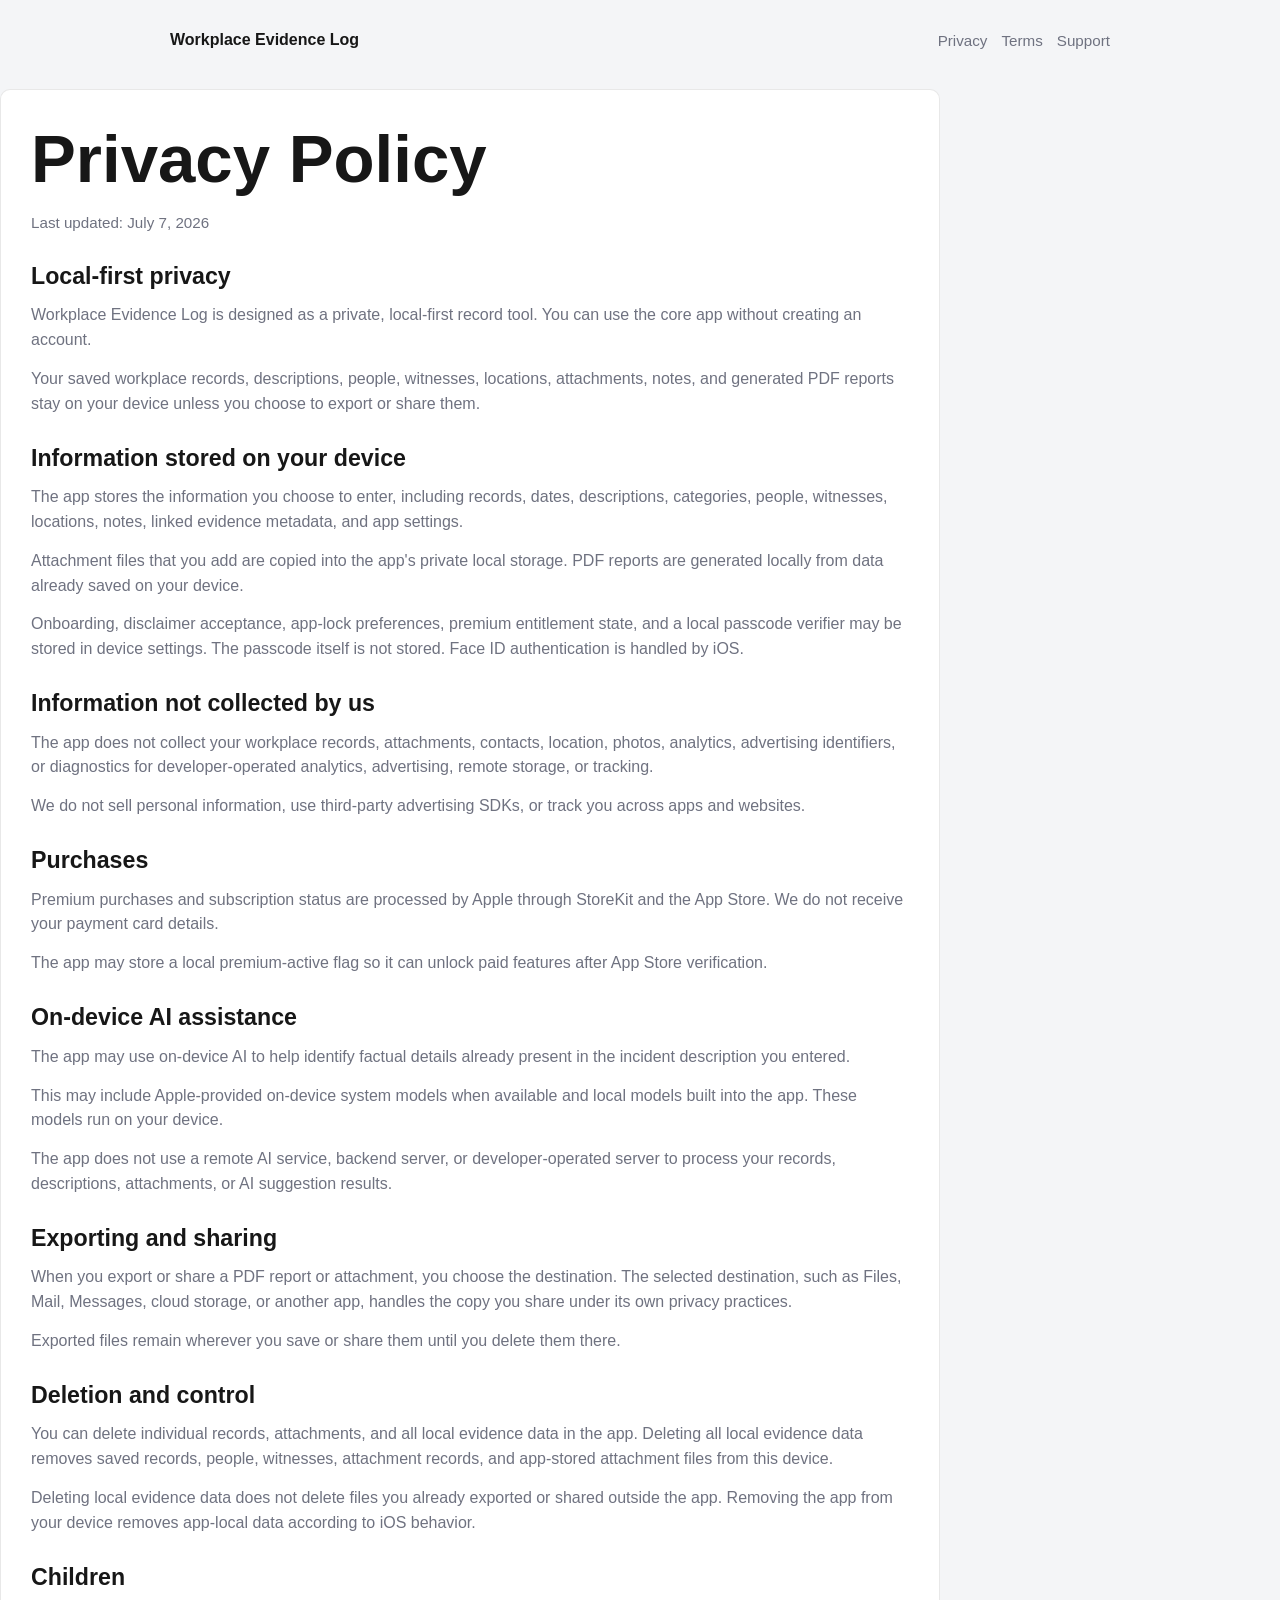
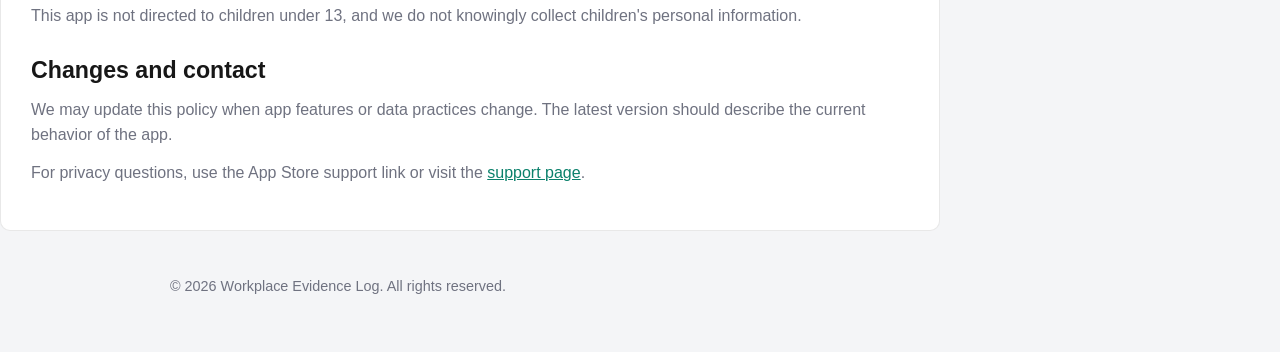
==== privacy/index.html @ af4fe01c "Add privacy terms and support site" ====
<!doctype html>
<html lang="en">
  <head>
    <meta charset="utf-8">
    <meta name="viewport" content="width=device-width, initial-scale=1">
    <title>Privacy Policy - Workplace Evidence Log</title>
    <meta name="description" content="Privacy Policy for Workplace Evidence Log.">
    <link rel="stylesheet" href="../assets/styles.css">
  </head>
  <body>
    <header class="site-header">
      <a class="brand" href="../">Workplace Evidence Log</a>
      <nav class="nav" aria-label="Main navigation">
        <a href="../privacy/">Privacy</a>
        <a href="../terms/">Terms</a>
        <a href="../support/">Support</a>
      </nav>
    </header>

    <main class="site-main legal">
      <h1>Privacy Policy</h1>
      <p class="updated">Last updated: July 7, 2026</p>

      <h2>Local-first privacy</h2>
      <p>Workplace Evidence Log is designed as a private, local-first record tool. You can use the core app without creating an account.</p>
      <p>Your saved workplace records, descriptions, people, witnesses, locations, attachments, notes, and generated PDF reports stay on your device unless you choose to export or share them.</p>

      <h2>Information stored on your device</h2>
      <p>The app stores the information you choose to enter, including records, dates, descriptions, categories, people, witnesses, locations, notes, linked evidence metadata, and app settings.</p>
      <p>Attachment files that you add are copied into the app's private local storage. PDF reports are generated locally from data already saved on your device.</p>
      <p>Onboarding, disclaimer acceptance, app-lock preferences, premium entitlement state, and a local passcode verifier may be stored in device settings. The passcode itself is not stored. Face ID authentication is handled by iOS.</p>

      <h2>Information not collected by us</h2>
      <p>The app does not collect your workplace records, attachments, contacts, location, photos, analytics, advertising identifiers, or diagnostics for developer-operated analytics, advertising, remote storage, or tracking.</p>
      <p>We do not sell personal information, use third-party advertising SDKs, or track you across apps and websites.</p>

      <h2>Purchases</h2>
      <p>Premium purchases and subscription status are processed by Apple through StoreKit and the App Store. We do not receive your payment card details.</p>
      <p>The app may store a local premium-active flag so it can unlock paid features after App Store verification.</p>

      <h2>On-device AI assistance</h2>
      <p>The app may use on-device AI to help identify factual details already present in the incident description you entered.</p>
      <p>This may include Apple-provided on-device system models when available and local models built into the app. These models run on your device.</p>
      <p>The app does not use a remote AI service, backend server, or developer-operated server to process your records, descriptions, attachments, or AI suggestion results.</p>

      <h2>Exporting and sharing</h2>
      <p>When you export or share a PDF report or attachment, you choose the destination. The selected destination, such as Files, Mail, Messages, cloud storage, or another app, handles the copy you share under its own privacy practices.</p>
      <p>Exported files remain wherever you save or share them until you delete them there.</p>

      <h2>Deletion and control</h2>
      <p>You can delete individual records, attachments, and all local evidence data in the app. Deleting all local evidence data removes saved records, people, witnesses, attachment records, and app-stored attachment files from this device.</p>
      <p>Deleting local evidence data does not delete files you already exported or shared outside the app. Removing the app from your device removes app-local data according to iOS behavior.</p>

      <h2>Children</h2>
      <p>This app is not directed to children under 13, and we do not knowingly collect children's personal information.</p>

      <h2>Changes and contact</h2>
      <p>We may update this policy when app features or data practices change. The latest version should describe the current behavior of the app.</p>
      <p>For privacy questions, use the App Store support link or visit the <a href="../support/">support page</a>.</p>
    </main>

    <footer class="site-footer">
      <p>&copy; 2026 Workplace Evidence Log. All rights reserved.</p>
    </footer>
  </body>
</html>
---- assets/styles.css ----
:root {
  color-scheme: light dark;
  --accent: #0a806b;
  --ink: #171717;
  --muted: #6f7280;
  --surface: #f4f5f7;
  --card: #ffffff;
  --border: rgba(0, 0, 0, 0.09);
}

* {
  box-sizing: border-box;
}

body {
  margin: 0;
  font-family: -apple-system, BlinkMacSystemFont, "Segoe UI", sans-serif;
  line-height: 1.55;
  color: var(--ink);
  background: var(--surface);
}

a {
  color: var(--accent);
}

.site-header,
.site-main,
.site-footer {
  width: min(940px, calc(100% - 32px));
  margin: 0 auto;
}

.site-header {
  display: flex;
  justify-content: space-between;
  align-items: center;
  gap: 16px;
  padding: 28px 0 18px;
}

.brand {
  font-weight: 700;
  color: var(--ink);
  text-decoration: none;
}

.nav {
  display: flex;
  gap: 14px;
  flex-wrap: wrap;
}

.nav a {
  color: var(--muted);
  font-size: 0.95rem;
  text-decoration: none;
}

.hero,
.card {
  background: var(--card);
  border: 1px solid var(--border);
  border-radius: 10px;
}

.hero {
  padding: 42px;
  margin: 18px 0;
}

h1,
h2,
h3 {
  line-height: 1.15;
  margin: 0 0 14px;
}

h1 {
  font-size: clamp(2.2rem, 6vw, 4.2rem);
  letter-spacing: 0;
}

h2 {
  font-size: 1.45rem;
  margin-top: 28px;
}

p {
  margin: 0 0 14px;
}

.lead {
  max-width: 720px;
  font-size: 1.15rem;
  color: var(--muted);
}

.grid {
  display: grid;
  grid-template-columns: repeat(3, minmax(0, 1fr));
  gap: 14px;
  margin: 18px 0;
}

.card {
  padding: 20px;
}

.card p,
.legal p,
.legal li {
  color: var(--muted);
}

.button-row {
  display: flex;
  gap: 12px;
  flex-wrap: wrap;
  margin-top: 24px;
}

.button {
  display: inline-flex;
  align-items: center;
  justify-content: center;
  min-height: 42px;
  padding: 0 16px;
  border-radius: 8px;
  border: 1px solid var(--border);
  color: var(--ink);
  background: var(--card);
  font-weight: 650;
  text-decoration: none;
}

.button.primary {
  color: white;
  background: var(--accent);
  border-color: var(--accent);
}

.legal {
  background: var(--card);
  border: 1px solid var(--border);
  border-radius: 10px;
  padding: 30px;
  margin: 18px 0;
}

.updated {
  color: var(--muted);
  font-size: 0.95rem;
}

.site-footer {
  color: var(--muted);
  font-size: 0.9rem;
  padding: 26px 0 40px;
}

@media (max-width: 760px) {
  .site-header {
    align-items: flex-start;
    flex-direction: column;
  }

  .hero,
  .legal {
    padding: 26px;
  }

  .grid {
    grid-template-columns: 1fr;
  }
}

@media (prefers-color-scheme: dark) {
  :root {
    --ink: #f5f5f7;
    --muted: #a7a7b1;
    --surface: #000000;
    --card: #1c1c1e;
    --border: rgba(255, 255, 255, 0.12);
  }
}
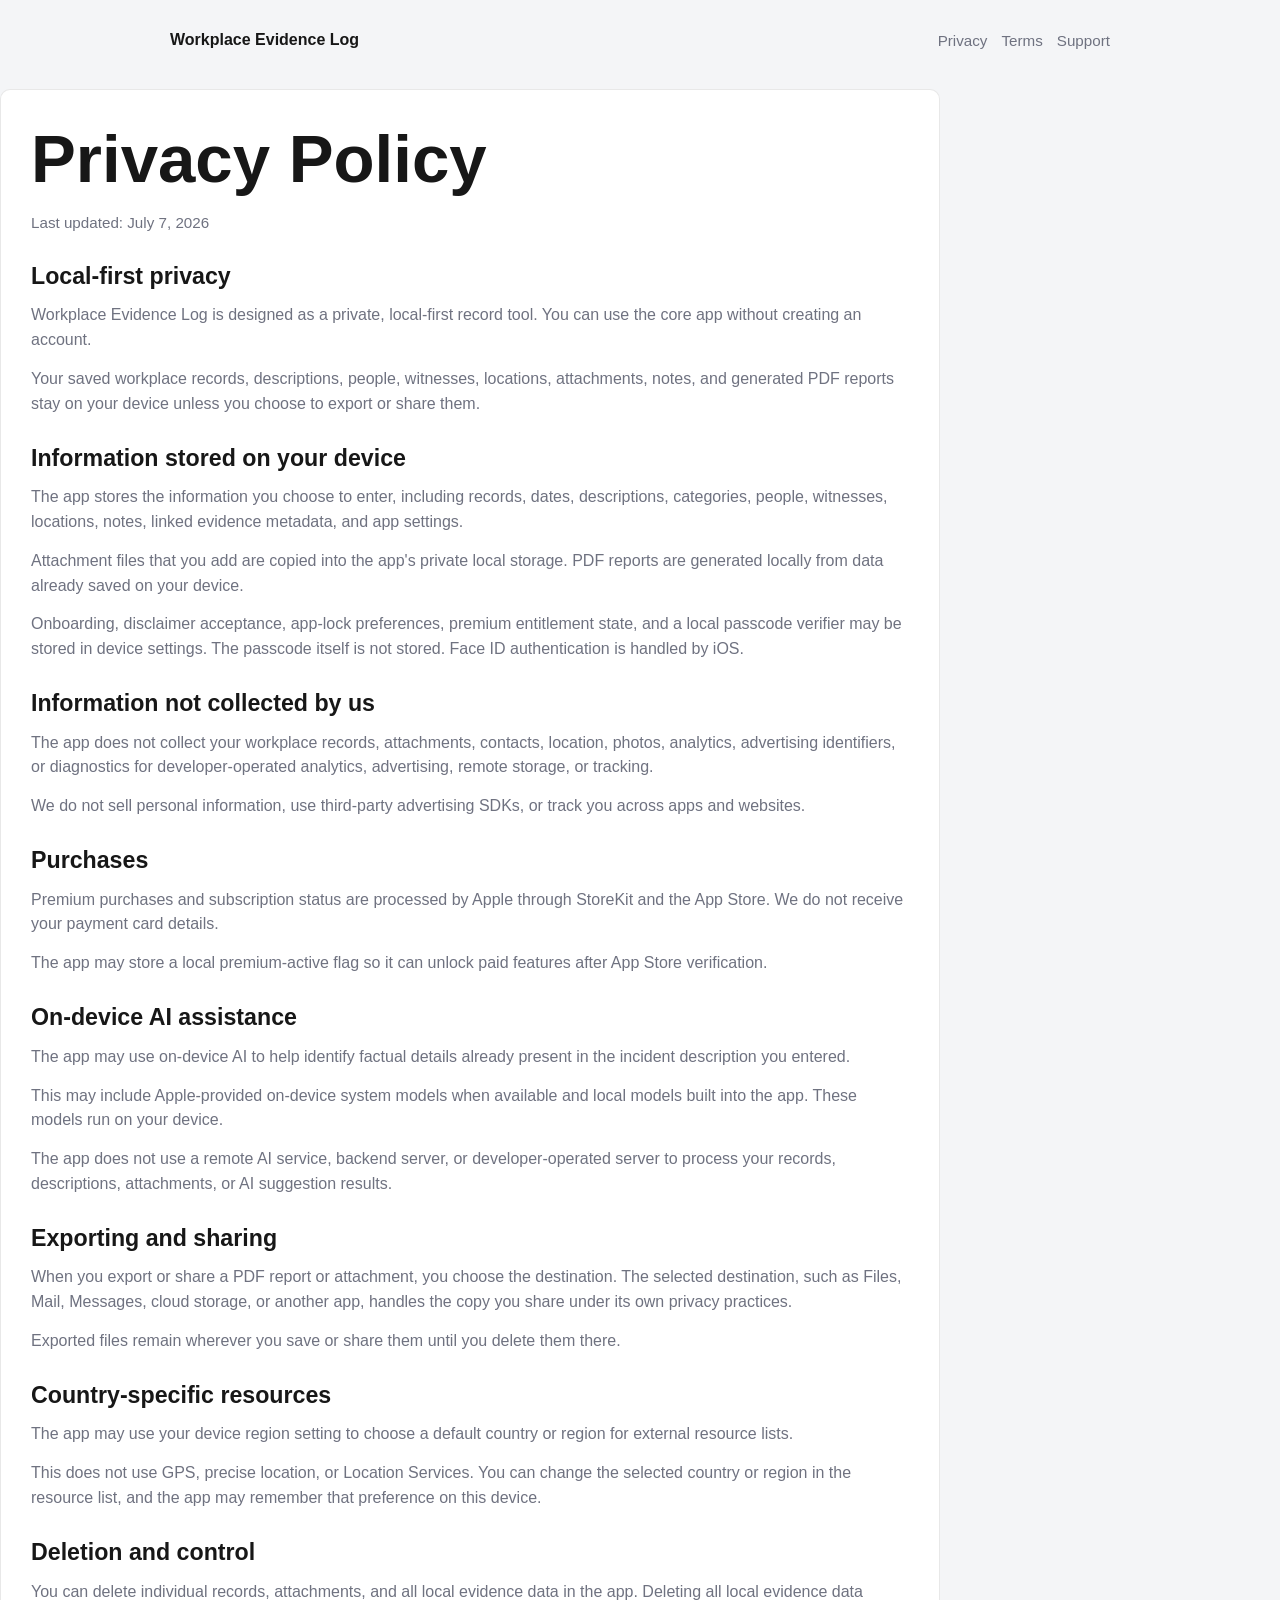
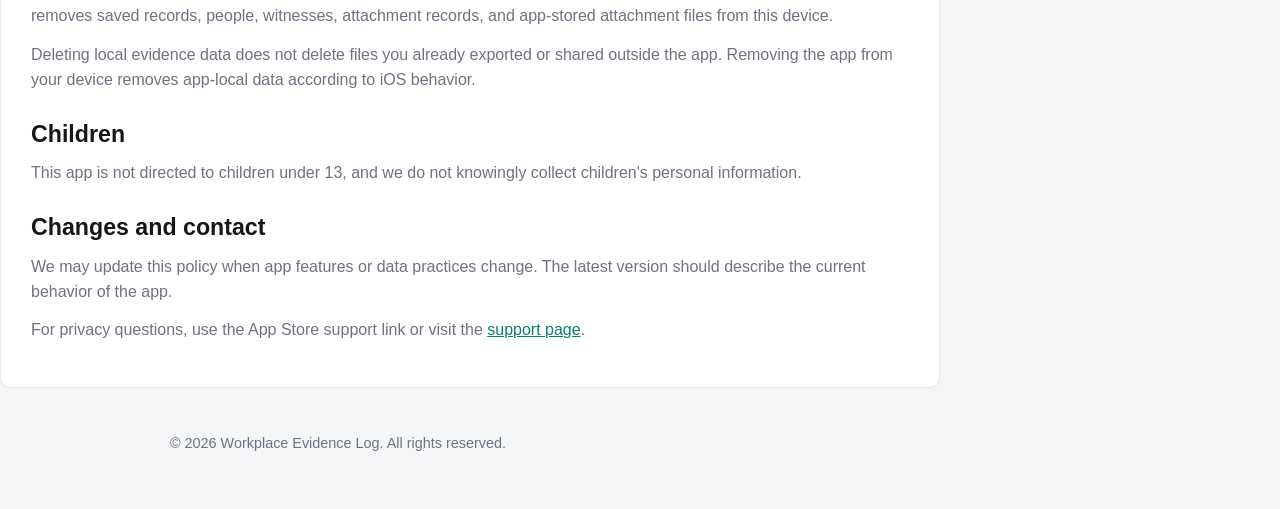
==== commit d9a1fce3: "Clarify region-based resource privacy" ====
--- a/privacy/index.html
+++ b/privacy/index.html
@@ -47,6 +47,10 @@
       <p>When you export or share a PDF report or attachment, you choose the destination. The selected destination, such as Files, Mail, Messages, cloud storage, or another app, handles the copy you share under its own privacy practices.</p>
       <p>Exported files remain wherever you save or share them until you delete them there.</p>
 
+      <h2>Country-specific resources</h2>
+      <p>The app may use your device region setting to choose a default country or region for external resource lists.</p>
+      <p>This does not use GPS, precise location, or Location Services. You can change the selected country or region in the resource list, and the app may remember that preference on this device.</p>
+
       <h2>Deletion and control</h2>
       <p>You can delete individual records, attachments, and all local evidence data in the app. Deleting all local evidence data removes saved records, people, witnesses, attachment records, and app-stored attachment files from this device.</p>
       <p>Deleting local evidence data does not delete files you already exported or shared outside the app. Removing the app from your device removes app-local data according to iOS behavior.</p>
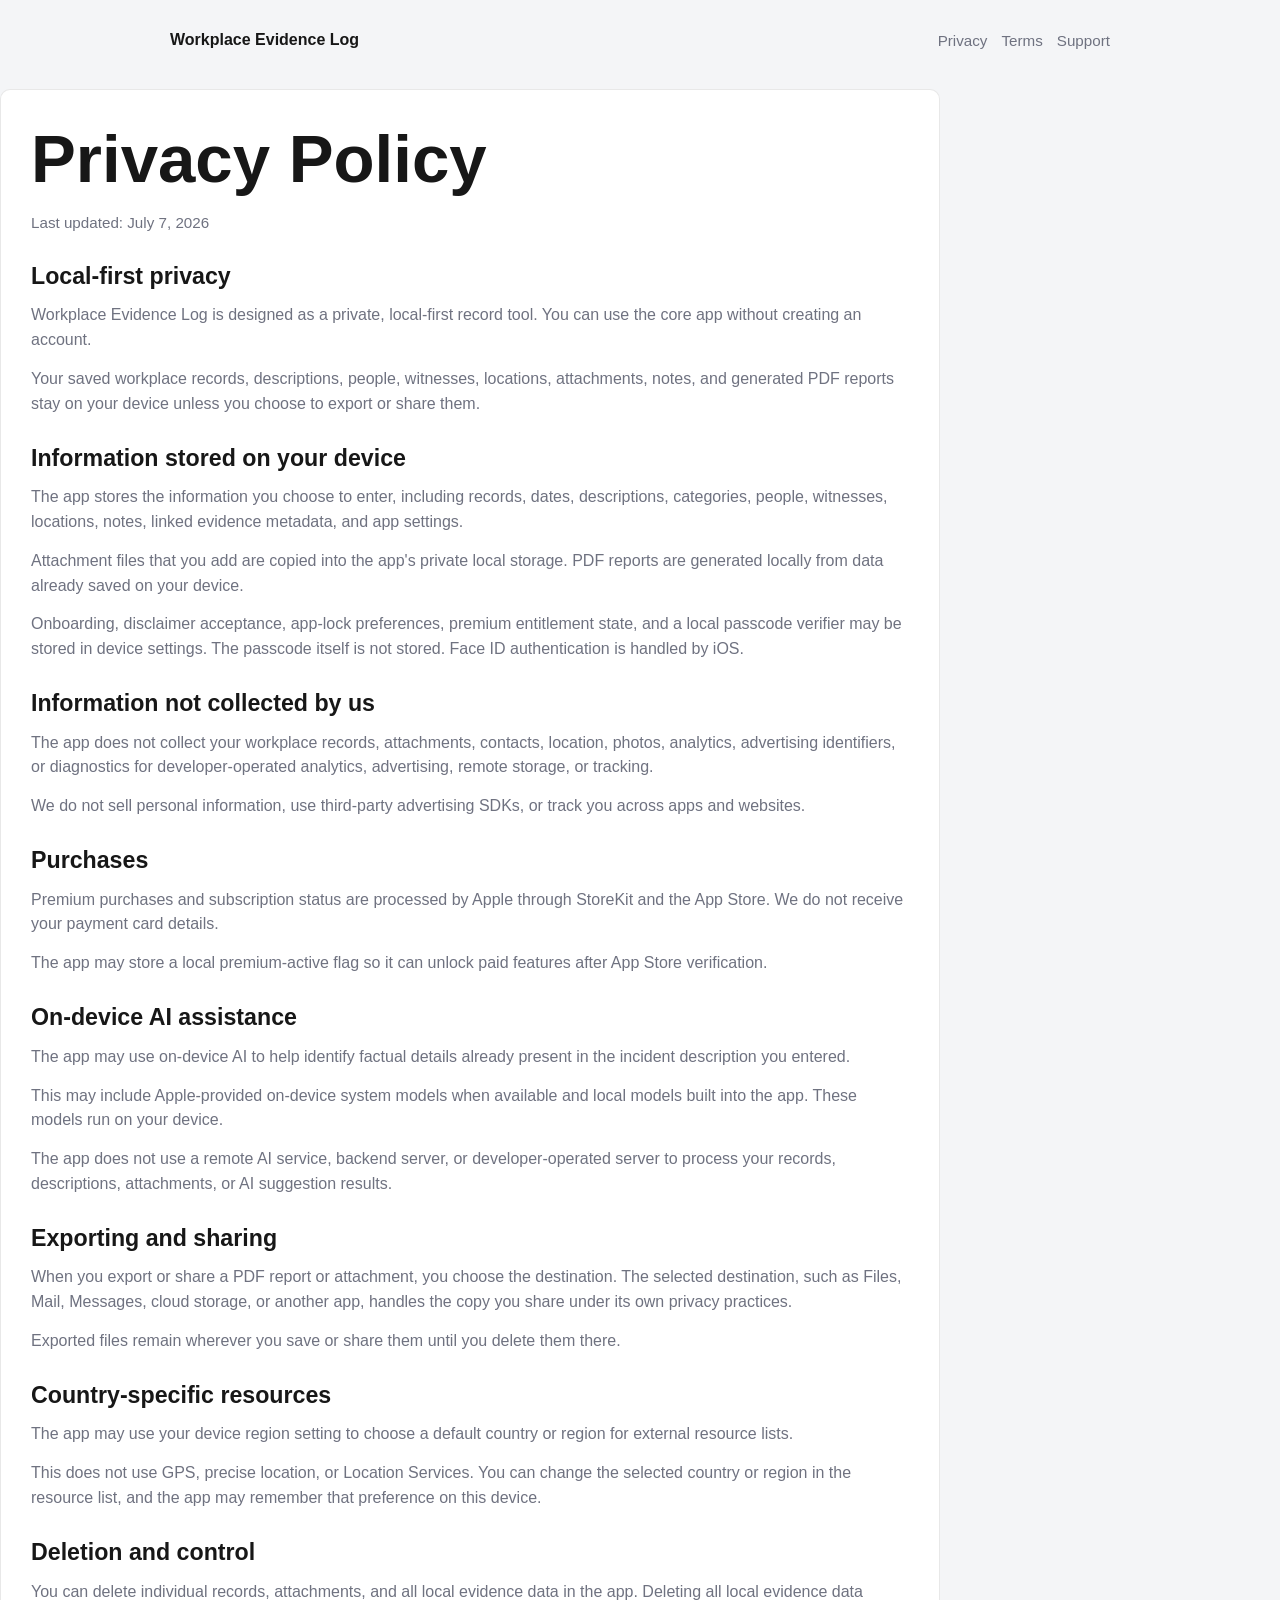
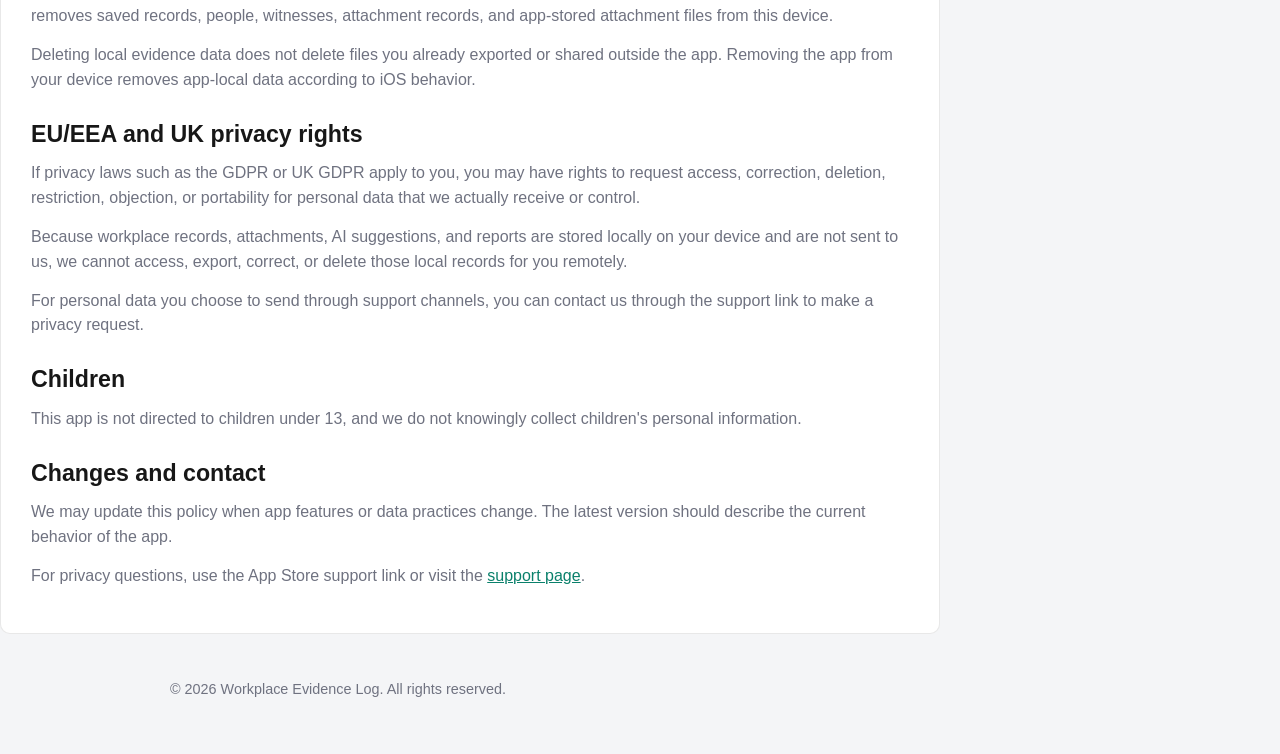
==== commit 9396bccc: "Add EU privacy rights disclosure" ====
--- a/privacy/index.html
+++ b/privacy/index.html
@@ -55,6 +55,11 @@
       <p>You can delete individual records, attachments, and all local evidence data in the app. Deleting all local evidence data removes saved records, people, witnesses, attachment records, and app-stored attachment files from this device.</p>
       <p>Deleting local evidence data does not delete files you already exported or shared outside the app. Removing the app from your device removes app-local data according to iOS behavior.</p>
 
+      <h2>EU/EEA and UK privacy rights</h2>
+      <p>If privacy laws such as the GDPR or UK GDPR apply to you, you may have rights to request access, correction, deletion, restriction, objection, or portability for personal data that we actually receive or control.</p>
+      <p>Because workplace records, attachments, AI suggestions, and reports are stored locally on your device and are not sent to us, we cannot access, export, correct, or delete those local records for you remotely.</p>
+      <p>For personal data you choose to send through support channels, you can contact us through the support link to make a privacy request.</p>
+
       <h2>Children</h2>
       <p>This app is not directed to children under 13, and we do not knowingly collect children's personal information.</p>
 
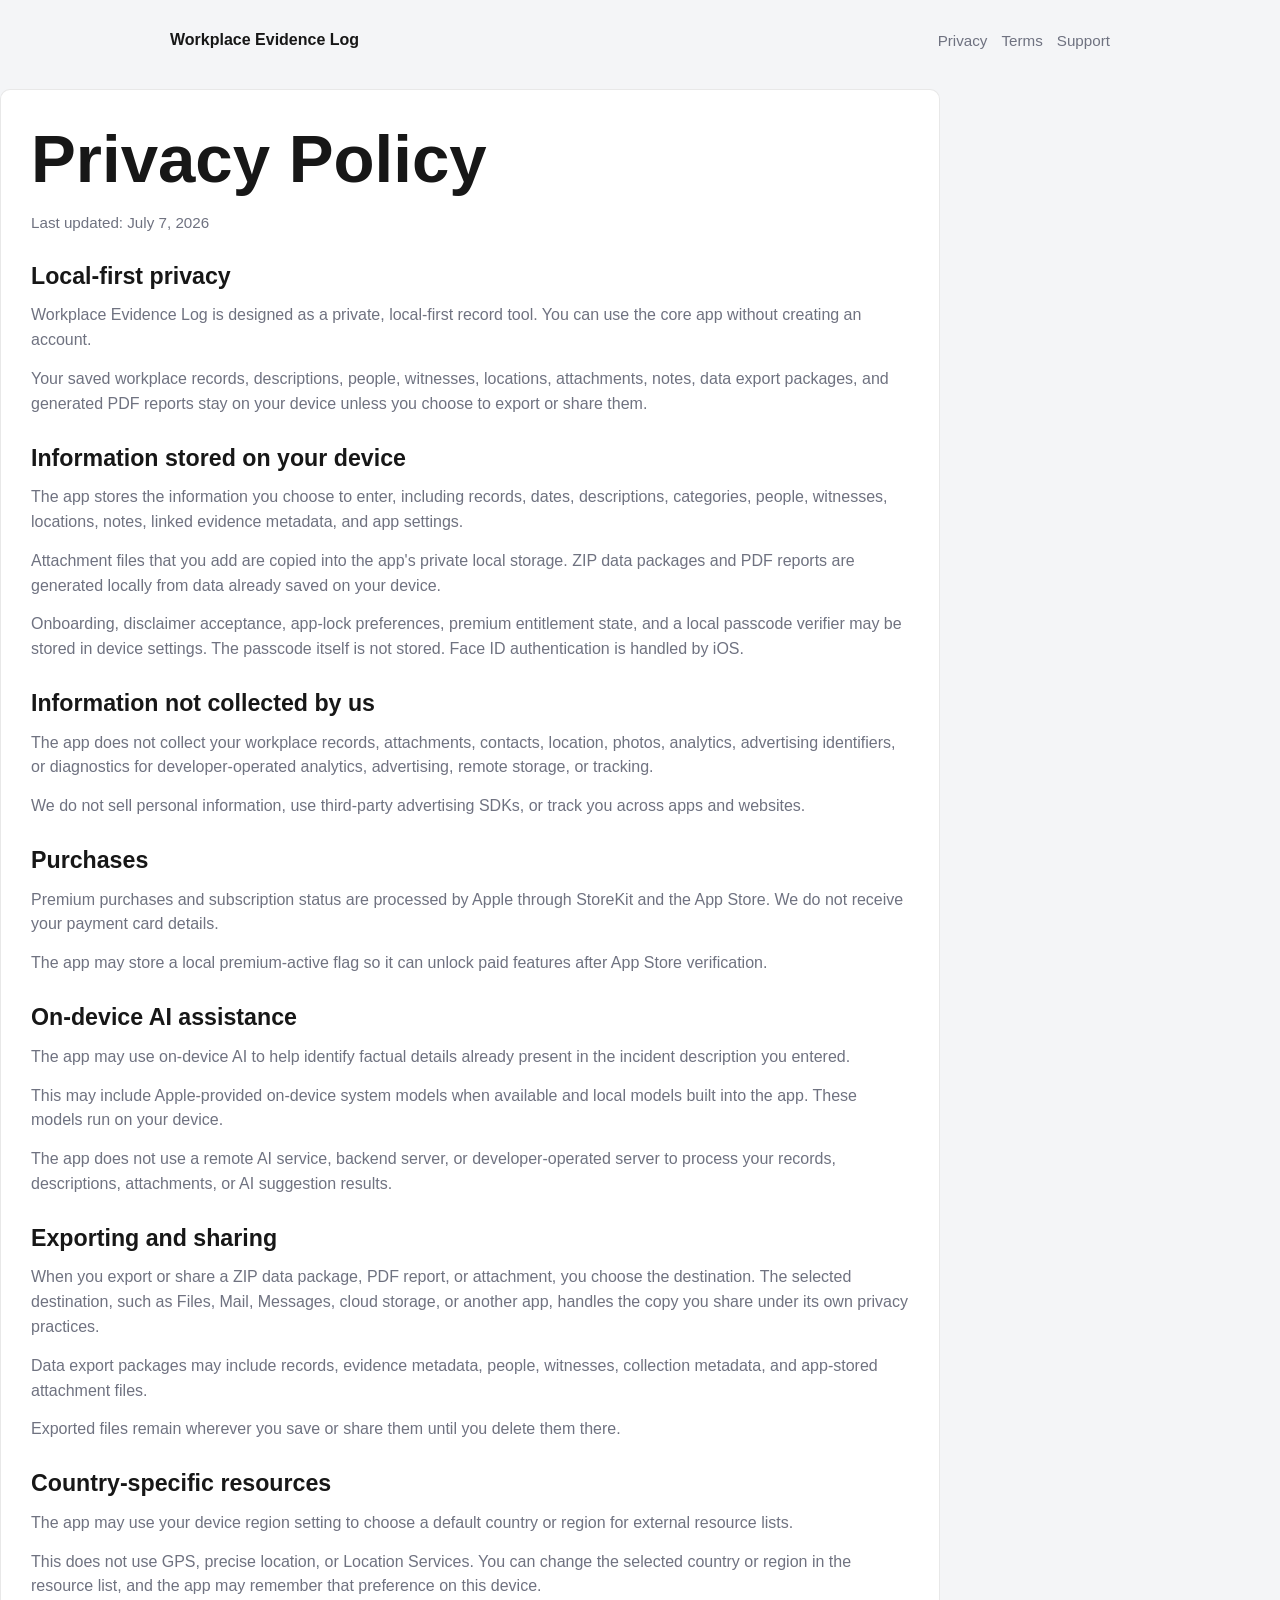
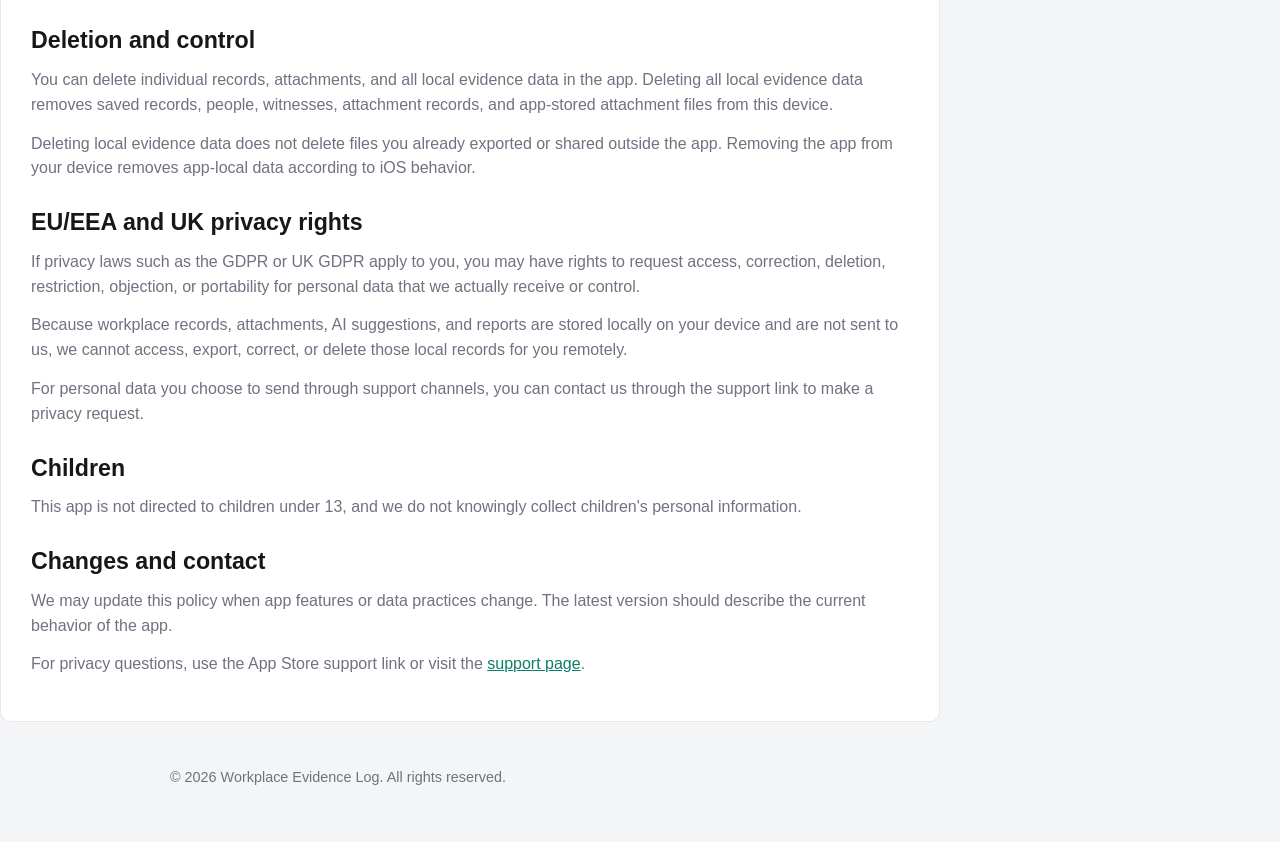
==== commit 9bb9e6ab: "Update privacy terms and support for data export" ====
--- a/privacy/index.html
+++ b/privacy/index.html
@@ -23,11 +23,11 @@
 
       <h2>Local-first privacy</h2>
       <p>Workplace Evidence Log is designed as a private, local-first record tool. You can use the core app without creating an account.</p>
-      <p>Your saved workplace records, descriptions, people, witnesses, locations, attachments, notes, and generated PDF reports stay on your device unless you choose to export or share them.</p>
+      <p>Your saved workplace records, descriptions, people, witnesses, locations, attachments, notes, data export packages, and generated PDF reports stay on your device unless you choose to export or share them.</p>
 
       <h2>Information stored on your device</h2>
       <p>The app stores the information you choose to enter, including records, dates, descriptions, categories, people, witnesses, locations, notes, linked evidence metadata, and app settings.</p>
-      <p>Attachment files that you add are copied into the app's private local storage. PDF reports are generated locally from data already saved on your device.</p>
+      <p>Attachment files that you add are copied into the app's private local storage. ZIP data packages and PDF reports are generated locally from data already saved on your device.</p>
       <p>Onboarding, disclaimer acceptance, app-lock preferences, premium entitlement state, and a local passcode verifier may be stored in device settings. The passcode itself is not stored. Face ID authentication is handled by iOS.</p>
 
       <h2>Information not collected by us</h2>
@@ -44,7 +44,8 @@
       <p>The app does not use a remote AI service, backend server, or developer-operated server to process your records, descriptions, attachments, or AI suggestion results.</p>
 
       <h2>Exporting and sharing</h2>
-      <p>When you export or share a PDF report or attachment, you choose the destination. The selected destination, such as Files, Mail, Messages, cloud storage, or another app, handles the copy you share under its own privacy practices.</p>
+      <p>When you export or share a ZIP data package, PDF report, or attachment, you choose the destination. The selected destination, such as Files, Mail, Messages, cloud storage, or another app, handles the copy you share under its own privacy practices.</p>
+      <p>Data export packages may include records, evidence metadata, people, witnesses, collection metadata, and app-stored attachment files.</p>
       <p>Exported files remain wherever you save or share them until you delete them there.</p>
 
       <h2>Country-specific resources</h2>
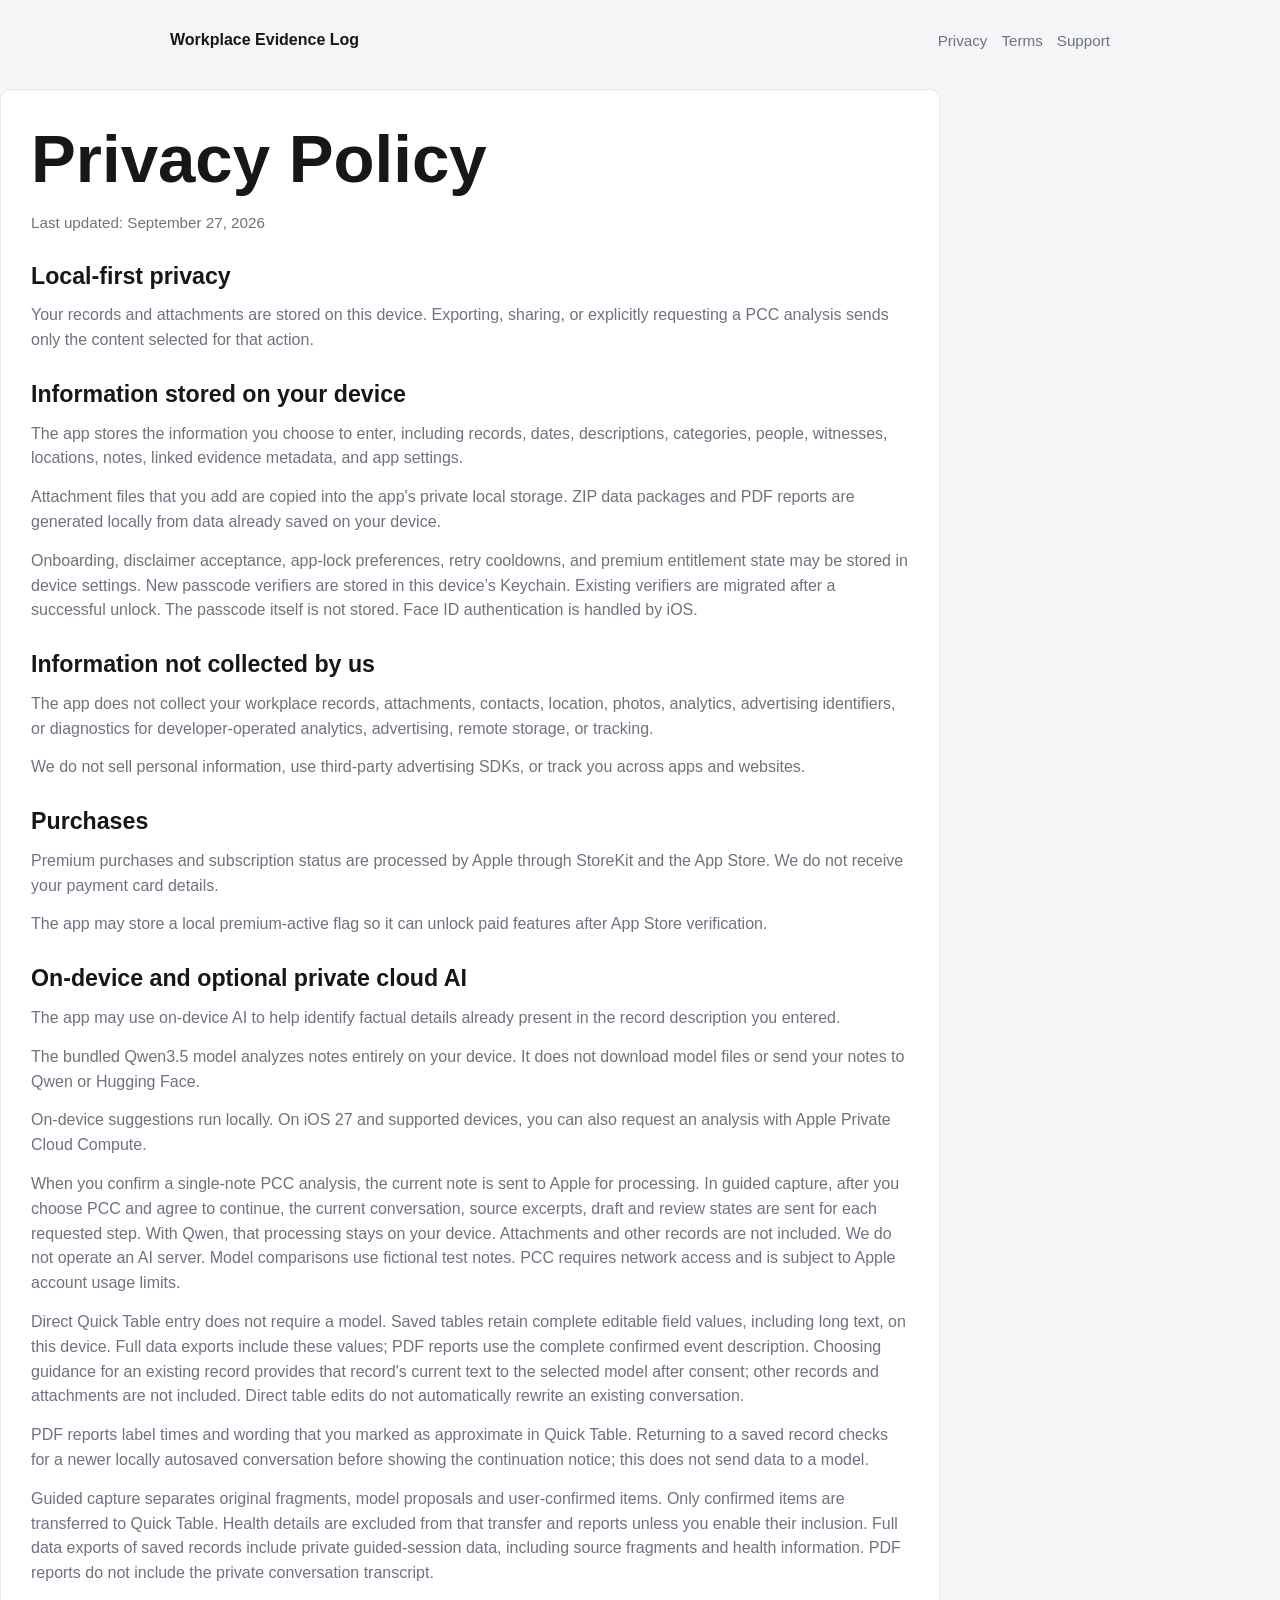
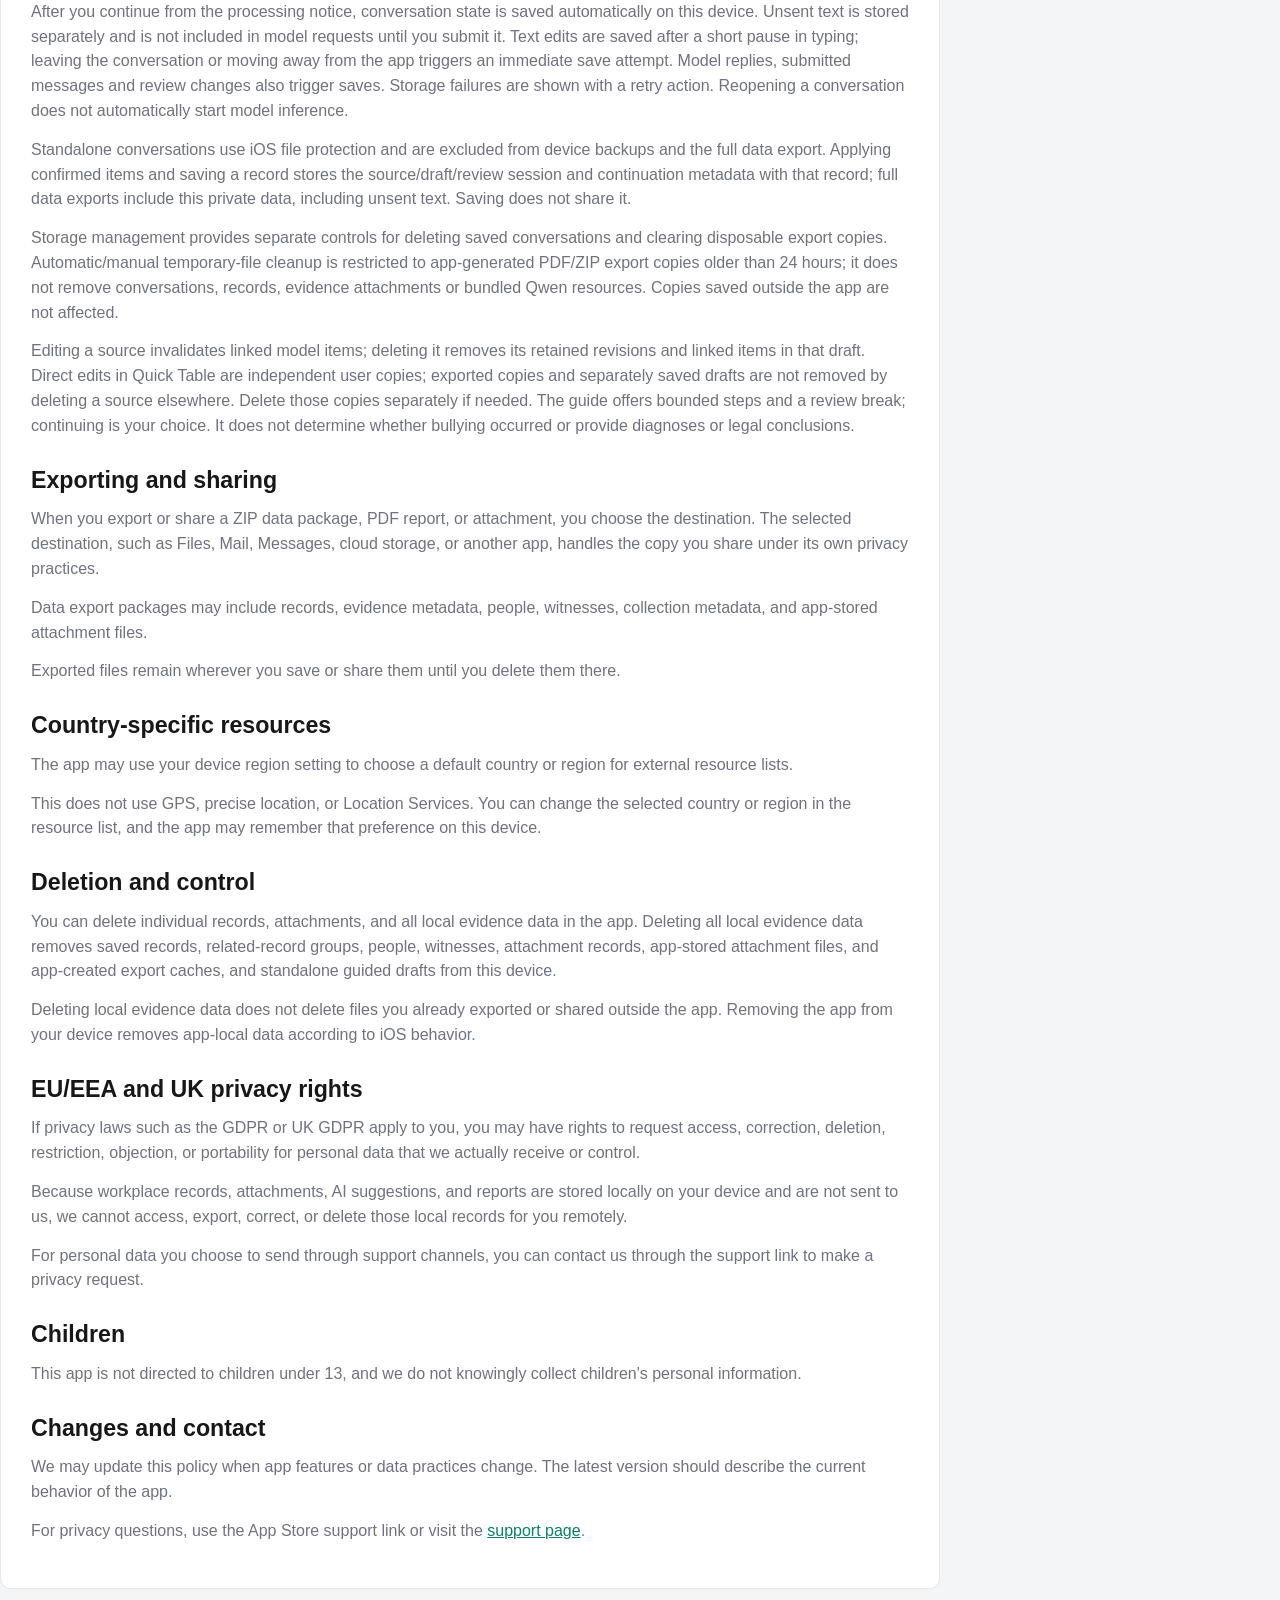
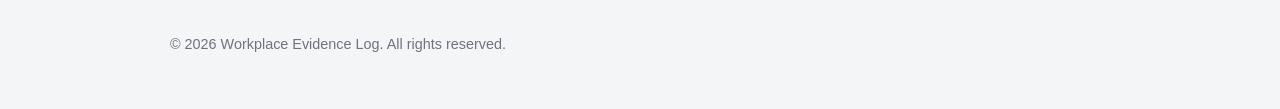
==== commit 738c5622: "Update privacy policy for optional PCC and local conversation storage" ====
--- a/privacy/index.html
+++ b/privacy/index.html
@@ -19,16 +19,15 @@
 
     <main class="site-main legal">
       <h1>Privacy Policy</h1>
-      <p class="updated">Last updated: July 7, 2026</p>
+      <p class="updated">Last updated: September 27, 2026</p>
 
       <h2>Local-first privacy</h2>
-      <p>Workplace Evidence Log is designed as a private, local-first record tool. You can use the core app without creating an account.</p>
-      <p>Your saved workplace records, descriptions, people, witnesses, locations, attachments, notes, data export packages, and generated PDF reports stay on your device unless you choose to export or share them.</p>
+      <p>Your records and attachments are stored on this device. Exporting, sharing, or explicitly requesting a PCC analysis sends only the content selected for that action.</p>
 
       <h2>Information stored on your device</h2>
       <p>The app stores the information you choose to enter, including records, dates, descriptions, categories, people, witnesses, locations, notes, linked evidence metadata, and app settings.</p>
-      <p>Attachment files that you add are copied into the app's private local storage. ZIP data packages and PDF reports are generated locally from data already saved on your device.</p>
-      <p>Onboarding, disclaimer acceptance, app-lock preferences, premium entitlement state, and a local passcode verifier may be stored in device settings. The passcode itself is not stored. Face ID authentication is handled by iOS.</p>
+      <p>Attachment files that you add are copied into the app&#x27;s private local storage. ZIP data packages and PDF reports are generated locally from data already saved on your device.</p>
+      <p>Onboarding, disclaimer acceptance, app-lock preferences, retry cooldowns, and premium entitlement state may be stored in device settings. New passcode verifiers are stored in this device’s Keychain. Existing verifiers are migrated after a successful unlock. The passcode itself is not stored. Face ID authentication is handled by iOS.</p>
 
       <h2>Information not collected by us</h2>
       <p>The app does not collect your workplace records, attachments, contacts, location, photos, analytics, advertising identifiers, or diagnostics for developer-operated analytics, advertising, remote storage, or tracking.</p>
@@ -38,10 +37,18 @@
       <p>Premium purchases and subscription status are processed by Apple through StoreKit and the App Store. We do not receive your payment card details.</p>
       <p>The app may store a local premium-active flag so it can unlock paid features after App Store verification.</p>
 
-      <h2>On-device AI assistance</h2>
-      <p>The app may use on-device AI to help identify factual details already present in the incident description you entered.</p>
-      <p>This may include Apple-provided on-device system models when available and local models built into the app. These models run on your device.</p>
-      <p>The app does not use a remote AI service, backend server, or developer-operated server to process your records, descriptions, attachments, or AI suggestion results.</p>
+      <h2>On-device and optional private cloud AI</h2>
+      <p>The app may use on-device AI to help identify factual details already present in the record description you entered.</p>
+      <p>The bundled Qwen3.5 model analyzes notes entirely on your device. It does not download model files or send your notes to Qwen or Hugging Face.</p>
+      <p>On-device suggestions run locally. On iOS 27 and supported devices, you can also request an analysis with Apple Private Cloud Compute.</p>
+      <p>When you confirm a single-note PCC analysis, the current note is sent to Apple for processing. In guided capture, after you choose PCC and agree to continue, the current conversation, source excerpts, draft and review states are sent for each requested step. With Qwen, that processing stays on your device. Attachments and other records are not included. We do not operate an AI server. Model comparisons use fictional test notes. PCC requires network access and is subject to Apple account usage limits.</p>
+      <p>Direct Quick Table entry does not require a model. Saved tables retain complete editable field values, including long text, on this device. Full data exports include these values; PDF reports use the complete confirmed event description. Choosing guidance for an existing record provides that record&#x27;s current text to the selected model after consent; other records and attachments are not included. Direct table edits do not automatically rewrite an existing conversation.</p>
+      <p>PDF reports label times and wording that you marked as approximate in Quick Table. Returning to a saved record checks for a newer locally autosaved conversation before showing the continuation notice; this does not send data to a model.</p>
+      <p>Guided capture separates original fragments, model proposals and user-confirmed items. Only confirmed items are transferred to Quick Table. Health details are excluded from that transfer and reports unless you enable their inclusion. Full data exports of saved records include private guided-session data, including source fragments and health information. PDF reports do not include the private conversation transcript.</p>
+      <p>After you continue from the processing notice, conversation state is saved automatically on this device. Unsent text is stored separately and is not included in model requests until you submit it. Text edits are saved after a short pause in typing; leaving the conversation or moving away from the app triggers an immediate save attempt. Model replies, submitted messages and review changes also trigger saves. Storage failures are shown with a retry action. Reopening a conversation does not automatically start model inference.</p>
+      <p>Standalone conversations use iOS file protection and are excluded from device backups and the full data export. Applying confirmed items and saving a record stores the source/draft/review session and continuation metadata with that record; full data exports include this private data, including unsent text. Saving does not share it.</p>
+      <p>Storage management provides separate controls for deleting saved conversations and clearing disposable export copies. Automatic/manual temporary-file cleanup is restricted to app-generated PDF/ZIP export copies older than 24 hours; it does not remove conversations, records, evidence attachments or bundled Qwen resources. Copies saved outside the app are not affected.</p>
+      <p>Editing a source invalidates linked model items; deleting it removes its retained revisions and linked items in that draft. Direct edits in Quick Table are independent user copies; exported copies and separately saved drafts are not removed by deleting a source elsewhere. Delete those copies separately if needed. The guide offers bounded steps and a review break; continuing is your choice. It does not determine whether bullying occurred or provide diagnoses or legal conclusions.</p>
 
       <h2>Exporting and sharing</h2>
       <p>When you export or share a ZIP data package, PDF report, or attachment, you choose the destination. The selected destination, such as Files, Mail, Messages, cloud storage, or another app, handles the copy you share under its own privacy practices.</p>
@@ -53,7 +60,7 @@
       <p>This does not use GPS, precise location, or Location Services. You can change the selected country or region in the resource list, and the app may remember that preference on this device.</p>
 
       <h2>Deletion and control</h2>
-      <p>You can delete individual records, attachments, and all local evidence data in the app. Deleting all local evidence data removes saved records, people, witnesses, attachment records, and app-stored attachment files from this device.</p>
+      <p>You can delete individual records, attachments, and all local evidence data in the app. Deleting all local evidence data removes saved records, related-record groups, people, witnesses, attachment records, app-stored attachment files, and app-created export caches, and standalone guided drafts from this device.</p>
       <p>Deleting local evidence data does not delete files you already exported or shared outside the app. Removing the app from your device removes app-local data according to iOS behavior.</p>
 
       <h2>EU/EEA and UK privacy rights</h2>
